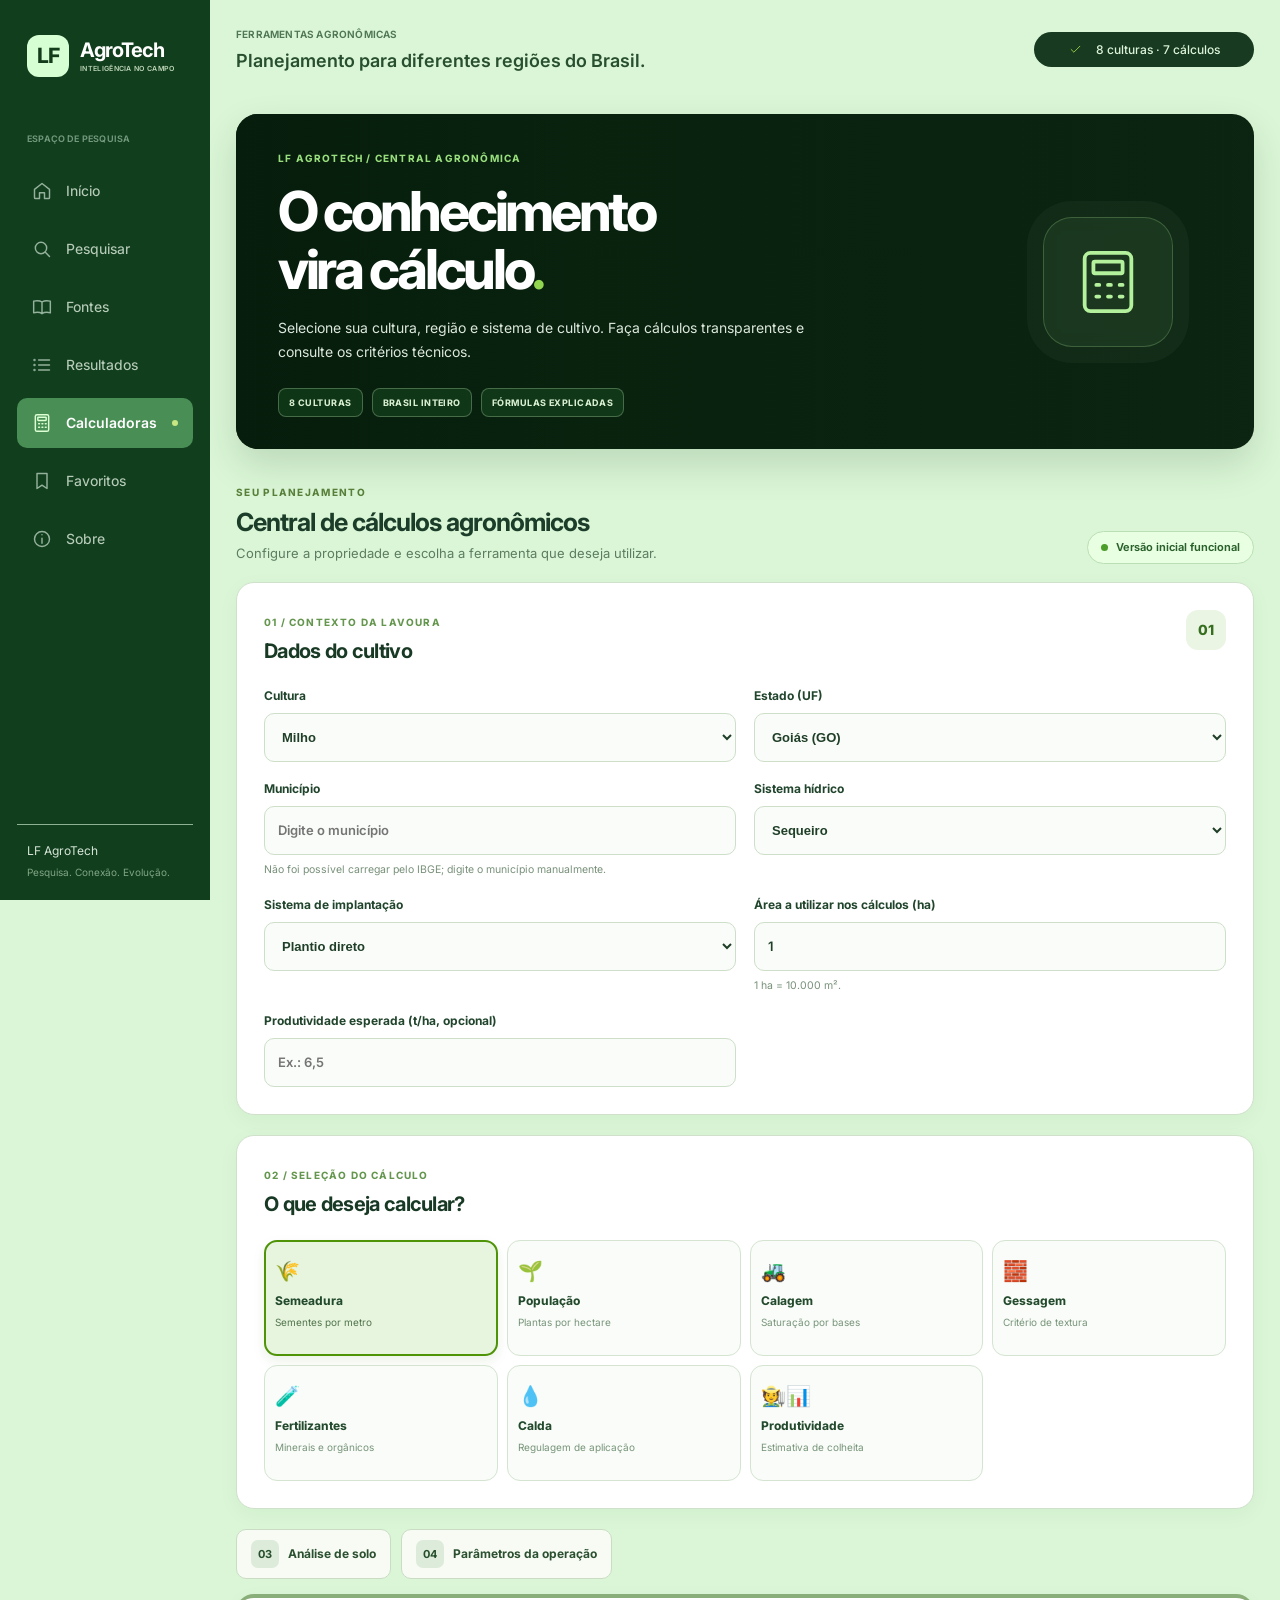
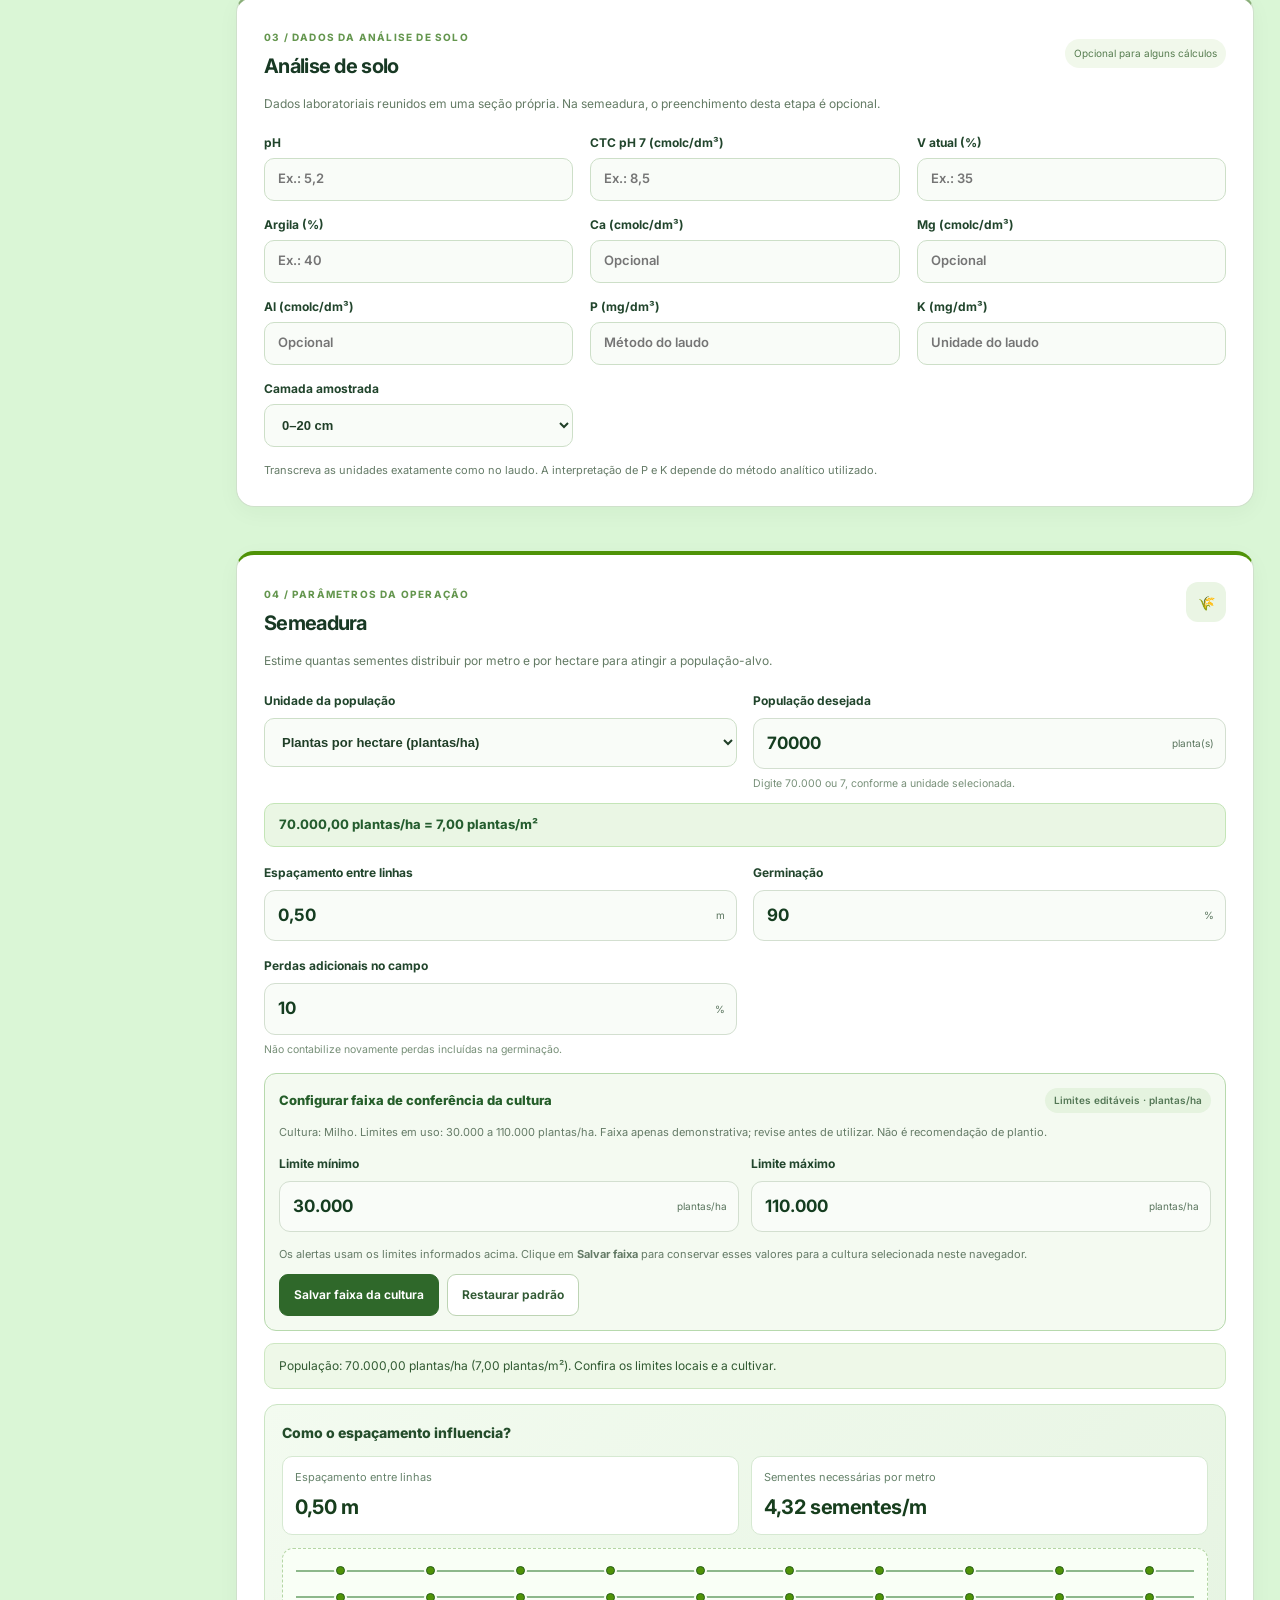
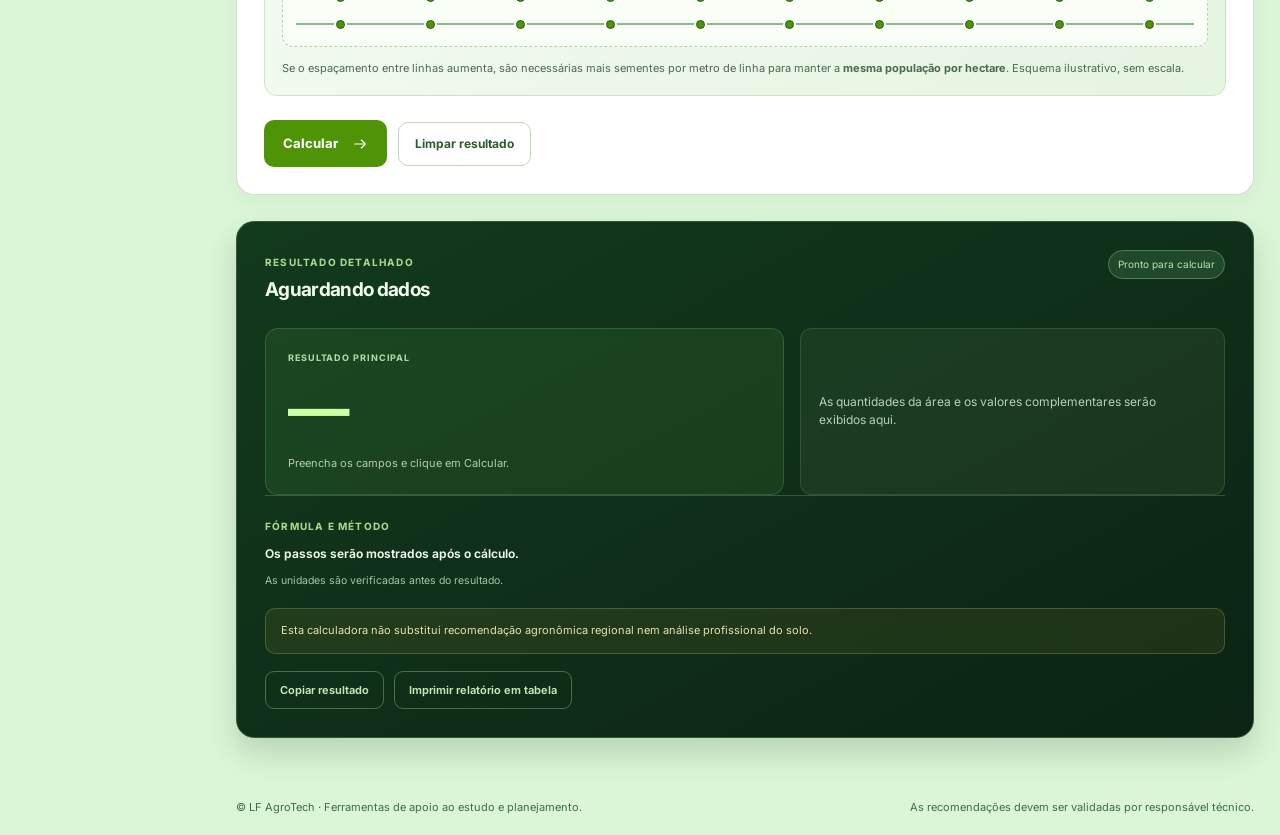
==== calculadoras.html @ 495d91e1 "Add files via upload" ====
<!doctype html>
<html lang="pt-BR">
<head>
<meta charset="utf-8"><meta name="viewport" content="width=device-width, initial-scale=1">
<meta name="theme-color" content="#0B1B0E"><meta name="description" content="Calculadoras agronômicas LF AgroTech: semeadura, população, calagem, gessagem, fertilizantes, pulverização e produtividade.">
<title>Central de Cálculos Agronômicos | LF AgroTech</title>
<link rel="preconnect" href="https://fonts.googleapis.com"><link rel="preconnect" href="https://fonts.gstatic.com" crossorigin>
<link href="https://fonts.googleapis.com/css2?family=Inter:wght@400;500;600;700;800&display=swap" rel="stylesheet">
<link rel="stylesheet" href="style.css"><link rel="stylesheet" href="calculadoras.css">
<script defer src="calculadoras.js"></script>
</head>
<body>
<svg aria-hidden="true" class="svg-library" xmlns="http://www.w3.org/2000/svg">
<symbol id="icon-house" viewBox="0 0 24 24"><path d="m3 10 9-7 9 7v10a1 1 0 0 1-1 1h-5v-7H9v7H4a1 1 0 0 1-1-1z"/></symbol>
<symbol id="icon-search" viewBox="0 0 24 24"><circle cx="10.8" cy="10.8" r="6.8"/><path d="m16 16 5 5"/></symbol>
<symbol id="icon-book" viewBox="0 0 24 24"><path d="M12 6c-3-2-6-2-10-1v14c4-1 7-1 10 1 3-2 6-2 10-1V5c-4-1-7-1-10 1zM12 6v14"/></symbol>
<symbol id="icon-list" viewBox="0 0 24 24"><path d="M8 6h13M8 12h13M8 18h13"/><circle cx="3" cy="6" r=".6"/><circle cx="3" cy="12" r=".6"/><circle cx="3" cy="18" r=".6"/></symbol>
<symbol id="icon-calculator" viewBox="0 0 24 24"><rect x="4" y="2" width="16" height="20" rx="2"/><rect x="7" y="5" width="10" height="4" rx=".5"/><path d="M8 13h1M12 13h1M16 13h1M8 17h1M12 17h1M16 17h1"/></symbol>
<symbol id="icon-bookmark" viewBox="0 0 24 24"><path d="M6 3h12v18l-6-4-6 4z"/></symbol>
<symbol id="icon-info" viewBox="0 0 24 24"><circle cx="12" cy="12" r="9"/><path d="M12 11v6M12 7h.01"/></symbol>
<symbol id="icon-check" viewBox="0 0 24 24"><path d="m4 12 5 5L20 6"/></symbol>
<symbol id="icon-arrow-right" viewBox="0 0 24 24"><path d="M4 12h16m-6-6 6 6-6 6"/></symbol>
<symbol id="icon-menu" viewBox="0 0 24 24"><path d="M4 6h16M4 12h16M4 18h16"/></symbol>
</svg>
<button class="mobile-menu-button" type="button" id="mobileMenuToggle" aria-label="Abrir menu" aria-expanded="false" aria-controls="sidebar"><svg class="icon"><use href="#icon-menu"></use></svg></button>
<div id="sidebarBackdrop" class="sidebar-backdrop" hidden></div>
<aside class="sidebar" id="sidebar" aria-label="Menu da LF AgroTech">
<a class="brand" href="index.html#inicio"><span class="brand-mark">LF</span><span class="brand-name-wrap"><strong class="brand-name">AgroTech</strong><small>INTELIGÊNCIA NO CAMPO</small></span></a>
<div class="sidebar-navigation"><p class="sidebar-eyebrow">ESPAÇO DE PESQUISA</p><nav class="nav-links" aria-label="Navegação principal">
<a class="nav-link" href="index.html#inicio"><svg class="icon"><use href="#icon-house"></use></svg><span>Início</span></a>
<a class="nav-link" href="index.html#pesquisa"><svg class="icon"><use href="#icon-search"></use></svg><span>Pesquisar</span></a>
<a class="nav-link" href="index.html#fontes"><svg class="icon"><use href="#icon-book"></use></svg><span>Fontes</span></a>
<a class="nav-link" href="index.html#resultados"><svg class="icon"><use href="#icon-list"></use></svg><span>Resultados</span></a>
<a class="nav-link is-active" href="calculadoras.html" aria-current="page"><svg class="icon"><use href="#icon-calculator"></use></svg><span>Calculadoras</span><span class="nav-status-dot" aria-hidden="true"></span></a>
<a class="nav-link" href="index.html#favoritos"><svg class="icon"><use href="#icon-bookmark"></use></svg><span>Favoritos</span></a>
<a class="nav-link" href="index.html#sobre"><svg class="icon"><use href="#icon-info"></use></svg><span>Sobre</span></a>
</nav></div><div class="sidebar-bottom"><div class="sidebar-message"><span class="sidebar-message-tag">DA CIÊNCIA À PRÁTICA</span><strong>Calcule com clareza.<br>Decida com fundamento.</strong><p>Oito culturas, diversas operações e fórmulas explicadas.</p></div><div class="sidebar-footer"><span>LF AgroTech</span><small>Pesquisa. Conexão. Evolução.</small></div></div>
</aside>
<div class="page-shell" id="inicio"><header class="top-header"><div class="top-heading"><span>FERRAMENTAS AGRONÔMICAS</span><p>Planejamento para diferentes regiões do Brasil.</p></div><div class="source-count"><svg class="icon"><use href="#icon-check"></use></svg> 8 culturas · 7 cálculos</div></header>
<main class="calc-main">
<section class="calc-hero" aria-labelledby="calcTitle"><div class="calc-hero-content"><span class="calc-kicker">LF AGROTECH / CENTRAL AGRONÔMICA</span><h1 id="calcTitle">O conhecimento<br>vira cálculo<span class="dot">.</span></h1><p>Selecione sua cultura, região e sistema de cultivo. Faça cálculos transparentes e consulte os critérios técnicos.</p><div class="calc-hero-tags"><span>8 CULTURAS</span><span>BRASIL INTEIRO</span><span>FÓRMULAS EXPLICADAS</span></div></div><div class="calc-hero-mark" aria-hidden="true"><svg class="icon"><use href="#icon-calculator"></use></svg></div></section>
<div class="calc-section-heading"><div><span class="section-kicker">SEU PLANEJAMENTO</span><h2>Central de cálculos agronômicos</h2><p>Configure a propriedade e escolha a ferramenta que deseja utilizar.</p></div><span class="calc-stage">Versão inicial funcional</span></div>
<form id="agroForm" novalidate>
<section class="work-panel profile-panel" aria-labelledby="profileTitle"><div class="panel-head"><div><span class="mini-caption">01 / CONTEXTO DA LAVOURA</span><h3 id="profileTitle">Dados do cultivo</h3></div><span class="round-icon">01</span></div>
<div class="field-grid three-cols">
<div class="calc-field"><label for="crop">Cultura</label><select id="crop" name="crop"><option value="milho">Milho</option><option value="soja">Soja</option><option value="trigo">Trigo</option><option value="arroz">Arroz</option><option value="sorgo">Sorgo</option><option value="girassol">Girassol</option><option value="feijao">Feijão</option><option value="cana">Cana-de-açúcar</option></select></div>
<div class="calc-field"><label for="uf">Estado (UF)</label><select id="uf" name="uf" required></select></div>
<div class="calc-field"><label for="city">Município</label><select id="city" name="city"><option value="">Selecione o estado</option></select><input id="cityManual" name="cityManual" type="text" placeholder="Digite o município" maxlength="100" hidden><small id="cityMessage">Municípios via API pública do IBGE.</small></div>
<div class="calc-field"><label for="water">Sistema hídrico</label><select id="water" name="water"><option value="sequeiro">Sequeiro</option><option value="irrigado">Irrigado</option></select></div>
<div class="calc-field"><label for="planting">Sistema de implantação</label><select id="planting" name="planting"><option value="direto">Plantio direto</option><option value="convencional">Plantio convencional</option><option value="minimo">Cultivo mínimo</option><option value="transplantio">Transplantio / mudas</option><option value="outro">Outro / conforme a cultura</option></select></div>
<div class="calc-field"><label for="area">Área a utilizar nos cálculos (ha)</label><input type="text" id="area" inputmode="decimal" value="1" placeholder="Ex.: 12,5"><small>1 ha = 10.000 m².</small></div>
<div class="calc-field" id="waterDetail" hidden><label for="irrigation">Método de irrigação</label><select id="irrigation"><option value="aspersao">Aspersão</option><option value="pivo">Pivô central</option><option value="gotejamento">Gotejamento</option><option value="micro">Microaspersão</option><option value="sulco">Sulcos</option><option value="outro">Outro</option></select></div>
<div class="calc-field"><label for="yieldGoal">Produtividade esperada (t/ha, opcional)</label><input id="yieldGoal" type="text" inputmode="decimal" placeholder="Ex.: 6,5"></div>
</div></section>
<section class="work-panel" aria-labelledby="chooseTitle"><div class="panel-head"><div><span class="mini-caption">02 / SELEÇÃO DO CÁLCULO</span><h3 id="chooseTitle">O que deseja calcular?</h3></div></div>

<div class="tool-grid" role="group" aria-label="Cálculos disponíveis">
<button type="button" class="tool-btn is-active" data-tool="semeadura" aria-pressed="true"><span class="tool-emoji">🌾</span><span>Semeadura</span><small>Sementes por metro</small></button>
<button type="button" class="tool-btn" data-tool="populacao" aria-pressed="false"><span class="tool-emoji">🌱</span><span>População</span><small>Plantas por hectare</small></button>
<button type="button" class="tool-btn" data-tool="calagem" aria-pressed="false"><span class="tool-emoji">🚜</span><span>Calagem</span><small>Saturação por bases</small></button>
<button type="button" class="tool-btn" data-tool="gessagem" aria-pressed="false"><span class="tool-emoji">🧱</span><span>Gessagem</span><small>Critério de textura</small></button>
<button type="button" class="tool-btn" data-tool="fertilizante" aria-pressed="false"><span class="tool-emoji">🧪</span><span>Fertilizantes</span><small>Minerais e orgânicos</small></button>
<button type="button" class="tool-btn" data-tool="pulverizacao" aria-pressed="false"><span class="tool-emoji">💧</span><span>Calda</span><small>Regulagem de aplicação</small></button>
<button type="button" class="tool-btn" data-tool="produtividade" aria-pressed="false"><span class="tool-emoji">🧑‍🌾📊</span><span>Produtividade</span><small>Estimativa de colheita</small></button>
</div></section>
<nav class="workspace-jump" aria-label="Ir para uma etapa do cálculo">
  <a href="#dados-solo"><strong>03</strong><span>Análise de solo</span></a>
  <a href="#parametros-operacao"><strong>04</strong><span>Parâmetros da operação</span></a>
</nav>
<div class="workspace-grid">
<section class="work-panel soil-panel" id="dados-solo" aria-labelledby="soilTitle"><div class="panel-head"><div><span class="mini-caption">03 / DADOS DA ANÁLISE DE SOLO</span><h3 id="soilTitle">Análise de solo</h3></div><span class="optional-label">Opcional para alguns cálculos</span></div>
<p class="workspace-section-intro">Dados laboratoriais reunidos em uma seção própria. Na semeadura, o preenchimento desta etapa é opcional.</p>
<div id="soilManual" class="soil-content"><div class="field-grid soil-fields">
<div class="calc-field"><label for="soilPH">pH</label><input id="soilPH" type="text" inputmode="decimal" placeholder="Ex.: 5,2"></div>
<div class="calc-field"><label for="soilCTC">CTC pH 7 (cmolc/dm³)</label><input id="soilCTC" type="text" inputmode="decimal" placeholder="Ex.: 8,5"></div>
<div class="calc-field"><label for="soilV">V atual (%)</label><input id="soilV" type="text" inputmode="decimal" placeholder="Ex.: 35"></div>
<div class="calc-field"><label for="soilClay">Argila (%)</label><input id="soilClay" type="text" inputmode="decimal" placeholder="Ex.: 40"></div>
<div class="calc-field"><label for="soilCa">Ca (cmolc/dm³)</label><input id="soilCa" type="text" inputmode="decimal" placeholder="Opcional"></div>
<div class="calc-field"><label for="soilMg">Mg (cmolc/dm³)</label><input id="soilMg" type="text" inputmode="decimal" placeholder="Opcional"></div>
<div class="calc-field"><label for="soilAl">Al (cmolc/dm³)</label><input id="soilAl" type="text" inputmode="decimal" placeholder="Opcional"></div>
<div class="calc-field"><label for="soilP">P (mg/dm³)</label><input id="soilP" type="text" inputmode="decimal" placeholder="Método do laudo"></div>
<div class="calc-field"><label for="soilK">K (mg/dm³)</label><input id="soilK" type="text" inputmode="decimal" placeholder="Unidade do laudo"></div>
<div class="calc-field"><label for="soilDepth">Camada amostrada</label><select id="soilDepth"><option value="0-20">0–20 cm</option><option value="20-40">20–40 cm</option><option value="outro">Outra</option></select></div>
</div><p class="inline-hint">Transcreva as unidades exatamente como no laudo. A interpretação de P e K depende do método analítico utilizado.</p></div>
</section>
<section class="work-panel operation-panel" id="parametros-operacao" aria-labelledby="operationTitle"><div class="panel-head"><div><span class="mini-caption">04 / PARÂMETROS DA OPERAÇÃO</span><h3 id="operationTitle">Semeadura</h3></div><span class="round-icon" id="operationIcon">🌾</span></div><p id="operationSubtitle" class="section-description">Informe população, espaçamento, germinação e perdas adicionais.</p><div id="operationFields" class="field-grid"></div><div class="actions-row"><button class="calc-primary-btn" type="submit" id="calculateBtn">Calcular <svg class="icon"><use href="#icon-arrow-right"></use></svg></button><button class="calc-secondary-btn" type="button" id="clearResult">Limpar resultado</button></div><div id="formError" class="calc-error" role="alert" hidden></div></section>
</div>
<section class="calc-output-panel result-panel" id="resultado-calculo" aria-labelledby="outputTitle"><div class="calc-panel-top"><div><span class="mini-caption">RESULTADO DETALHADO</span><h3 id="outputTitle">Aguardando dados</h3></div><span class="result-state" id="resultState">Pronto para calcular</span></div><div class="result-grid"><div class="main-metric"><span class="metric-eyebrow" id="mainMetricLabel">RESULTADO PRINCIPAL</span><div class="main-metric-amount"><strong id="mainMetric">—</strong><span id="mainUnit"></span></div><p id="metricHint">Preencha os campos e clique em Calcular.</p></div><div class="result-breakdown" id="resultBreakdown"><span>As quantidades da área e os valores complementares serão exibidos aqui.</span></div></div><div class="formula-card"><span class="mini-caption">FÓRMULA E MÉTODO</span><p id="formulaText">Os passos serão mostrados após o cálculo.</p><small id="formulaDetail">As unidades são verificadas antes do resultado.</small></div><div id="resultWarning" class="result-warning">Esta calculadora não substitui recomendação agronômica regional nem análise profissional do solo.</div><div class="result-bottom"><button class="copy-btn" type="button" id="copyResult">Copiar resultado</button><button class="copy-btn" type="button" id="printResult">Imprimir relatório em tabela</button><span id="copyStatus" role="status"></span></div></section>

</main><footer class="site-footer"><span>© LF AgroTech · Ferramentas de apoio ao estudo e planejamento.</span><span>As recomendações devem ser validadas por responsável técnico.</span></footer></div>

<!-- Relatório independente: aparece apenas na impressão ou em Salvar como PDF do navegador. -->
<section class="print-report" id="printReport" aria-label="Relatório de cálculo agronômico para impressão">
  <div class="print-report-header"><div><strong class="print-logo">LF <span>AgroTech</span></strong><p>CENTRAL DE CÁLCULOS AGRONÔMICOS</p></div><div class="print-report-heading"><h1 id="printReportTitle">Relatório de cálculo</h1><p id="printReportDate"></p></div></div>
  <div class="print-report-accent"></div>
  <h2>1. Identificação da operação</h2>
  <table class="print-table"><thead><tr><th scope="col">Informação</th><th scope="col">Dados informados</th></tr></thead><tbody id="printContextRows"></tbody></table>
  <h2>2. Parâmetros utilizados</h2>
  <table class="print-table"><thead><tr><th scope="col">Parâmetro</th><th scope="col">Valor</th></tr></thead><tbody id="printParameterRows"></tbody></table>
  <h2>3. Resultados do cálculo</h2>
  <table class="print-table print-results-table"><thead><tr><th scope="col">Indicador</th><th scope="col">Resultado</th></tr></thead><tbody id="printResultRows"></tbody></table>
  <h2>4. Fórmula e observações</h2>
  <table class="print-table"><tbody><tr><th scope="row">Fórmula aplicada</th><td id="printFormula"></td></tr><tr><th scope="row">Método</th><td id="printMethod"></td></tr><tr><th scope="row">Conferência técnica</th><td id="printWarning"></td></tr></tbody></table>
  <p class="print-report-footer">LF AgroTech · Cálculos matemáticos para planejamento. As faixas de conferência são alertas configuráveis, não recomendações universais de plantio.</p>
</section>
</body></html>
---- style.css ----
/* LF AgroTech — Reprodução da interface fornecida no Figma.
   CSS em arquivo separado, com ajustes para desktop e celular. */
:root {
  --page: #daf6d6;
  --sidebar: #113e1d;
  --sidebar-active: #498e55;
  --dark: #1b3d29;
  --darkest: #0b1b0e;
  --lime: #4f9307;
  --muted: #718271;
  --white: #ffffff;
  --sidebar-width: 252px;
  --content-gutter: 32px;
  --content-right-gutter: 32px;
}
*, *::before, *::after { box-sizing: border-box; }
html { scroll-behavior: smooth; scroll-padding-top: 24px; }
body { margin: 0; background: var(--page); color: var(--dark); font: 400 14px/1.5 "Inter", "Segoe UI", Arial, sans-serif; -webkit-font-smoothing: antialiased; }
a { color: inherit; }
button,input { font: inherit; }
button { cursor: pointer; }
button:focus-visible, a:focus-visible, input:focus-visible { outline: 3px solid #9df172; outline-offset: 3px; }
img { max-width: 100%; display: block; }
[hidden] { display: none !important; }
.svg-library,.sr-only { position: absolute; width: 1px; height: 1px; padding: 0; margin: -1px; overflow: hidden; clip: rect(0, 0, 0, 0); white-space: nowrap; border: 0; }
.icon { display: inline-block; width: 21px; height: 21px; stroke: currentColor; fill: none; stroke-width: 1.75; stroke-linecap: round; stroke-linejoin: round; flex-shrink: 0; }

/* Painel esquerdo — posição e medidas do Figma. */
.sidebar { position: fixed; inset: 0 auto 0 0; width: var(--sidebar-width); padding: 35px 17px 20px; background: var(--sidebar); color: #d6e5d7; display: flex; flex-direction: column; z-index: 50; }
.brand { margin: 0 10px; display: inline-flex; align-items: center; align-self: start; text-decoration: none; gap: 11px; }
.brand-mark { width: 42px; height: 42px; display: grid; place-items: center; background: #d6ffd3; border-radius: 12px; color: #133c1a; font-size: 21px; font-weight: 750; letter-spacing: -.07em; }
.brand-name-wrap { display: flex; flex-direction: column; line-height: 1.03; }
.brand-name { font-size: 22px; font-weight: 700; color: white; letter-spacing: -.05em; }
.brand-name-wrap small { margin-top: 4px; font-size: 7px; letter-spacing: .045em; font-weight: 600; color: #bfd6ba; }
.sidebar-navigation { margin-top: 55px; }
.sidebar-eyebrow { margin: 0 10px 20px; font-size: 9px; font-weight: 650; color: #73987d; letter-spacing: .02em; }
.nav-links { display: flex; flex-direction: column; gap: 8px; }
.nav-link { position: relative; width: 100%; min-height: 50px; padding: 0 15px; gap: 14px; border-radius: 10px; text-decoration: none; display: flex; align-items: center; font-size: 14px; font-weight: 450; color: #b7ccb9; transition: background .16s,color .16s; }
.nav-link .icon { width: 20px; height: 20px; color: #94b19b; }
.nav-link.is-active { color: white; font-weight: 600; background: var(--sidebar-active); }
.nav-link.is-active .icon { color: #dcffd4; }
.nav-link:hover:not(.is-active) { background: rgba(255,255,255,.09); color: white; }
.nav-status-dot { width: 6px; height: 6px; border-radius: 50%; background: #c8e782; margin-left: auto; }
.sidebar-bottom { margin-top: auto; display: flex; flex-direction: column; gap: 0; min-height: 618px; justify-content: space-between; }
.sidebar-message { min-height: 178px; background: #d6ffd3; color: #214a2a; border-radius: 14px; padding: 22px 15px 20px; margin: 0 4px; }
.sidebar-message-tag { display: block; color: #193f20; font-weight: 700; font-size: 9px; margin-bottom: 17px; }
.sidebar-message strong { font-weight: 650; font-size: 17px; line-height: 1.4; letter-spacing: -.02em; }
.sidebar-message p { margin: 16px 0 0; font-size: 11px; line-height: 1.55; }
.sidebar-footer { border-top: 1px solid #8cb292; padding: 17px 10px 0; display: flex; flex-direction: column; gap: 5px; font-size: 12px; }
.sidebar-footer small { color: #80a585; font-size: 10px; }
.mobile-menu-button, .sidebar-backdrop { display: none; }

/* Área principal. */
.page-shell { margin-left: var(--sidebar-width); padding: 27px var(--content-right-gutter) 0 var(--content-gutter); min-height: 100vh; }
.top-header { height: 87px; display: flex; justify-content: space-between; align-items: start; gap: 20px; }
.top-heading > span { display: block; font-size: 10px; font-weight: 650; color: #507754; letter-spacing: .02em; }
.top-heading > p { margin: 5px 0 0; font-weight: 600; color: #284f2f; font-size: 18px; }
.source-count { margin-top: 5px; min-width: 220px; height: 35px; background: #173a20; color: #ddf4d9; border-radius: 40px; display: inline-flex; justify-content: center; align-items: center; gap: 14px; padding: 0 24px; font-size: 12px; font-weight: 500; }
.source-count .icon { width: 13px; height: 13px; color: #9ccd46; }

/* Abertura com a fotografia original extraída do PDF. */
.hero { position: relative; min-height: 520px; border-radius: 23px; overflow: hidden; background: #09200d url('img/hero.jpg') center 54% / cover no-repeat; isolation: isolate; color: #fff; }
.hero::before { position: absolute; content: ''; z-index: -1; inset: 0; background: linear-gradient(90deg,rgba(3,17,7,.84),rgba(5,24,9,.66) 28%,rgba(5,24,9,.38) 57%,rgba(3,18,6,.15) 100%),linear-gradient(0deg,rgba(3,15,3,.67) 0%,rgba(3,15,3,.28) 45%,transparent 83%); }
.hero-inner { min-height: 520px; display: flex; flex-direction: column; justify-content: space-between; padding: 32px 35px 22px; }
.hero-copy { margin-top: 0; }
.hero-kicker { display: inline-flex; align-items: center; justify-content: center; min-width: 248px; height: 29px; border: 1px solid rgba(166,231,150,.3); background: rgba(8,45,18,.36); border-radius: 25px; font-weight: 600; font-size: 9px; color: #d0efcf; }
.hero h1 { max-width: 750px; font-size: clamp(34px,2.85vw,42px); line-height: 1.195; letter-spacing: -.044em; font-weight: 700; margin: 22px 0 20px; text-wrap: balance; }
.hero-copy > p { margin: 0; color: #e1e9dd; line-height: 1.6; font-size: 15px; font-weight: 400; }
.hero-actions { max-width: 100%; }
.search-form { background: rgba(8,60,20,.92); border: 1px solid rgba(164,223,148,.55); border-radius: 13px; padding: 10px 10px 10px 24px; height: 72px; display: flex; align-items: center; gap: 14px; box-shadow: 0 10px 32px rgba(0,10,5,.24); }
.search-icon { width: 22px; height: 22px; color: #c8e5c4; }
.search-form input { width: 100%; min-width: 0; border: 0; outline: none; background: transparent; color: white; font-size: 17px; flex: 1; padding: 12px 0; }
.search-form input::placeholder { color: #d3e7d0; opacity: 1; }
.search-form input::-webkit-search-cancel-button { cursor: pointer; filter: brightness(0) invert(1); }
.search-submit { border: 0; flex-shrink: 0; min-width: 276px; height: 54px; border-radius: 12px; padding: 0 20px 0 24px; display: inline-flex; justify-content: space-between; align-items: center; gap: 20px; color: #fff; font-size: 15px; font-weight: 700; background: var(--lime); transition: background .2s, transform .2s; }
.search-submit:hover { background: #60a70e; transform: translateY(-1px); }
.search-submit .icon { width: 18px; height: 18px; }
.source-filter-row { margin-top: 17px; display: flex; align-items: center; gap: 28px; }
.filter-label { color: #bad0b8; font-size: 9px; font-weight: 700; white-space: nowrap; }
.source-filters { display: flex; align-items: center; flex-wrap: wrap; gap: 9px; }
.source-pill { min-width: 93px; min-height: 37px; border-radius: 28px; border: 1px solid rgba(231,252,225,.73); background: rgba(3,24,9,.18); color: #ecf6eb; font-size: 12px; font-weight: 500; padding: 0 18px; transition: background .2s,color .2s; }
.source-pill:first-child { min-width: 146px; }
.source-pill:hover { background: rgba(255,255,255,.16); }
.source-pill.is-selected { background: #eafbe2; color: #2a472c; border-color: #eafbe2; }
.hero-footnote { color: #bbcfb9; font-size: 11px; margin: 18px 0 0 2px; }

/* Seção de resultados: aparece quando o usuário pesquisa. */
.results-panel,.favorites-panel { margin: 37px 0 0; background: rgba(255,255,255,.92); border: 1px solid rgba(44,92,45,.13); box-shadow: 0 10px 30px rgba(10,54,14,.07); border-radius: 17px; padding: 30px 32px; }
.results-panel h2,.favorites-panel h2 { margin: 6px 0; font-size: 26px; }
.section-kicker { font-size: 10px; letter-spacing: .13em; font-weight: 750; color: #59813b; }
.results-heading { margin-bottom: 12px !important; }
.results-panel .section-top p,.favorites-panel .section-top p { margin: 8px 0; font-size: 13px; color: #6f7d6e; }
.save-query { display: inline-flex; align-items: center; border-radius: 9px; background: #e7f6e4; color: #1d5126; border: 1px solid #c9dfc8; padding: 10px 14px; gap: 8px; font-size: 12px; font-weight: 650; }
.save-query .icon { width: 16px; height: 16px; }
.save-query.saved { background: #d0eec6; }
.search-status { font-size: 12px; color: #6b7f66; min-height: 20px; margin: 8px 0 10px; }
.google-results { min-height: 90px; overflow-wrap: anywhere; }
.search-alternatives { padding: 13px 14px; border-radius: 9px; background: #ebf7e8; color: #496849; font-size: 12px; line-height: 1.6; }
.search-alternatives a { color: #19521a; font-weight: 650; }
.favorites-list { display: grid; gap: 10px; }
.favorite-row { display: flex; align-items: center; justify-content: space-between; gap: 20px; padding: 12px 16px; border: 1px solid #d6e6d3; border-radius: 10px; }
.favorite-row button { border: 0; background: transparent; color: #1a4a25; font-weight: 600; }
.favorite-remove { color: #8c3b30 !important; }
.favorite-empty { color: #6e806d; font-size: 13px; }

/* Cartões originais das quatro fontes. */
.sources-section { margin-top: 33px; }
.section-top { display: flex; align-items: flex-start; justify-content: space-between; gap: 24px; margin-bottom: 19px; }
.section-top h2 { margin: 0 0 6px; color: #20442b; font-size: 23px; line-height: 1.3; font-weight: 700; letter-spacing: -.035em; }
.section-top p { color: #6c856c; margin: 0; font-size: 13px; line-height: 1.5; }
.section-right { font-size: 9px; font-weight: 700; color: #69853e; margin-top: 11px; white-space: nowrap; }
.source-cards { display: grid; grid-template-columns: repeat(4,minmax(0,1fr)); gap: 16px; }
.source-card { background: var(--white); border: 1px solid #e4eee0; border-radius: 15px; overflow: hidden; min-width: 0; box-shadow: 0 3px 8px rgba(27,65,30,.06); transition: transform .2s, box-shadow .2s; }
.source-card:hover { transform: translateY(-4px); box-shadow: 0 12px 22px rgba(27,65,30,.13); }
.source-image { position: relative; height: 142px; overflow: hidden; background: #759876; }
.source-image img { width: 100%; height: 100%; object-fit: cover; object-position: center; }
.image-category { position: absolute; bottom: 11px; left: 13px; right: 18px; max-width: 235px; min-height: 23px; padding: 5px 8px 4px; background: rgba(7,38,14,.76); color: #f6fff1; border-radius: 5px; font-weight: 650; font-size: 8px; letter-spacing: .005em; white-space: nowrap; }
.source-info { padding: 17px 19px 0; }
.source-info h3 { font-size: 21px; margin: 0 0 8px; line-height: 1.2; letter-spacing: -.035em; font-weight: 700; color: #183d29; }
.source-info p { min-height: 48px; font-size: 13px; line-height: 1.5; color: #748470; margin: 0; }
.explore-link { padding: 12px 0 11px; width: 100%; margin-top: 17px; background: transparent; border: 0; border-top: 1px solid #e9eee8; color: #3f792d; display: flex; align-items: center; justify-content: space-between; font-size: 12px; font-weight: 650; text-align: left; }
.explore-link .icon { width: 18px; height: 18px; }
.explore-link:hover { color: #1b4916; }

/* Banner agrícola, com a fotografia original do Figma. */
.innovation-banner { position: relative; isolation: isolate; border-radius: 20px; min-height: 180px; margin-top: 28px; overflow: hidden; background: #102b15 url('img/inovacao.jpg') center 47% / cover no-repeat; color: white; }
.innovation-banner::before { position: absolute; content: ''; z-index: -1; inset: 0; background: linear-gradient(90deg,rgba(3,21,7,.94) 0%,rgba(8,28,8,.77) 37%,rgba(3,29,8,.06) 90%); }
.innovation-content { padding: 23px 33px 22px; }
.innovation-kicker { font-weight: 700; font-size: 10px; color: #d2f4c7; }
.innovation-banner h2 { margin: 10px 0 6px; color: #fff; font-size: 28px; line-height: 1.3; font-weight: 700; letter-spacing: -.035em; }
.innovation-banner p { font-size: 14px; color: #d8e1d5; margin: 0; }
.innovation-link { margin-top: 28px; display: inline-flex; align-items: center; text-decoration: none; gap: 14px; font-size: 12px; font-weight: 650; color: #f1fcec; }
.innovation-link .icon { width: 18px; height: 18px; }
.innovation-link:hover { text-decoration: underline; }
.site-footer { min-height: 57px; display: flex; justify-content: space-between; align-items: center; gap: 20px; font-size: 11px; color: #3f6e43; }

/* Menu compacto e cartões responsivos. */
@media (max-width: 1320px) {
  :root { --sidebar-width: 210px; --content-gutter: 26px; --content-right-gutter: 26px; }
  .brand-name { font-size: 20px; }
  .hero h1 { font-size: clamp(32px,3.05vw,40px); }
  .source-cards { gap: 17px; }
  .source-image { height: 125px; }
  .source-info { padding-left: 15px; padding-right: 15px; }
  .source-info h3 { font-size: 20px; }
  .source-info p { font-size: 12px; }
}
@media (max-width: 1020px) {
  :root { --sidebar-width: 215px; --content-gutter: 22px; --content-right-gutter: 22px; }
  .hero { min-height: 560px; }
  .hero-inner { min-height: 560px; padding: 36px 30px 21px; }
  .hero h1 { font-size: 36px; max-width: 620px; }
  .source-cards { grid-template-columns: repeat(2,minmax(0,1fr)); gap: 18px; }
  .source-image { height: 145px; }
  .source-info p { font-size: 13px; }
  .search-submit { min-width: 210px; }
  .desktop-break { display: none; }
  .sidebar-bottom { min-height: 410px; }
}
@media (max-width: 740px) {
  :root { --content-gutter: 16px; --content-right-gutter: 16px; }
  .page-shell { margin-left: 0; padding: 70px 16px 0; }
  .mobile-menu-button { display: grid; position: fixed; top: 18px; left: 16px; z-index: 80; width: 40px; height: 40px; place-items: center; border: 1px solid #bfdfbb; background: #f4fff0; color: #1d5126; border-radius: 10px; }
  .sidebar { width: min(300px,85vw); transform: translateX(-102%); transition: transform .25s ease; box-shadow: 18px 0 40px rgba(0,0,0,.2); padding-top: 76px; }
  .sidebar.is-open { transform: translateX(0); }
  .sidebar-backdrop:not([hidden]) { display: block; position: fixed; inset: 0; z-index: 45; background: rgba(3,18,5,.55); }
  .top-header { min-height: 66px; height: auto; align-items: center; margin-bottom: 18px; gap: 10px; }
  .top-heading > span { font-size: 8px; }
  .top-heading > p { font-size: 14px; }
  .source-count { min-width: 0; font-size: 10px; height: 30px; padding: 0 11px; gap: 6px; white-space: nowrap; }
  .hero,.hero-inner { min-height: 620px; }
  .hero { background-position: 57% center; }
  .hero::before { background: linear-gradient(90deg,rgba(3,16,6,.7),rgba(4,23,6,.3)),linear-gradient(0deg,rgba(3,15,3,.7),transparent 55%); }
  .hero-inner { padding: 26px 19px 22px; }
  .hero-kicker { min-width: 0; padding: 0 12px; font-size: 8px; }
  .hero h1 { font-size: clamp(29px, 8vw, 41px); line-height: 1.2; margin: 24px 0 20px; letter-spacing: -.035em; }
  .hero-copy > p { font-size: 13px; line-height: 1.65; }
  .search-form { min-height: 60px; height: auto; padding: 9px 10px 9px 12px; flex-wrap: wrap; gap: 5px 10px; }
  .search-form input { font-size: 13px; width: calc(100% - 42px); flex: 1; }
  .search-icon { width: 20px; height: 20px; }
  .search-submit { width: 100%; height: 45px; min-width: 0; justify-content: center; font-size: 13px; }
  .search-submit .icon { margin-left: auto; }
  .source-filter-row { display: block; margin-top: 14px; }
  .filter-label { display: block; margin-bottom: 8px; }
  .source-filters { gap: 7px; }
  .source-pill,.source-pill:first-child { min-width: 0; min-height: 32px; font-size: 10px; padding: 0 12px; }
  .hero-footnote { margin-top: 10px; font-size: 10px; }
  .sources-section { margin-top: 31px; }
  .section-top { margin-bottom: 20px; }
  .section-top h2 { font-size: 21px; }
  .section-top p { font-size: 12px; }
  .section-right { display: none; }
  .source-cards { grid-template-columns: repeat(2,minmax(0,1fr)); gap: 12px; }
  .source-image { height: 110px; }
  .source-info { padding: 12px 12px 0; }
  .source-info h3 { font-size: 18px; }
  .source-info p { font-size: 11px; min-height: 67px; }
  .source-info p br { display: none; }
  .explore-link { font-size: 11px; margin-top: 8px; }
  .image-category { left: 8px; right: 8px; bottom: 8px; font-size: 7px; padding: 5px 6px; }
  .innovation-banner { min-height: 245px; margin-top: 24px; }
  .innovation-content { padding: 24px 20px; }
  .innovation-banner h2 { font-size: 24px; }
  .innovation-banner p { font-size: 12px; }
  .innovation-link { margin-top: 34px; }
  .site-footer { padding: 16px 0; flex-direction: column; align-items: start; gap: 7px; font-size: 10px; }
  .results-panel,.favorites-panel { padding: 19px 16px; }
  .results-heading { flex-direction: column; }
}
@media (max-width: 385px) {
  .source-count { font-size: 0; min-width: 36px; }
  .source-count .icon { width: 18px; height: 18px; }
  .source-cards { grid-template-columns: 1fr; }
  .source-image { height: 145px; }
  .source-info p { min-height: 0; }
}
@media (prefers-reduced-motion: reduce) { html { scroll-behavior: auto; } *,*::before,*::after { animation-duration: .01ms !important; transition-duration: .01ms !important; } }

@media (max-height: 1100px) and (min-width: 1021px) { .sidebar-bottom { min-height: 370px; } }
@media (max-height: 930px) and (min-width: 741px) { .sidebar-message { display: none; } .sidebar-bottom { min-height: 0; } }
@media (max-width: 740px) {
  .sidebar { overflow-y: auto; }
  .sidebar-bottom { min-height: 0; margin-top: auto; padding-top: 32px; }
  .sidebar-message { display: none; }
}

/* Ajustes de acabamento: a fotografia é parte principal da identidade Figma. */
.hero { box-shadow: 0 14px 34px rgba(18,62,22,.10); }
.source-card { box-shadow: 0 5px 20px rgba(31,72,37,.08); }
.source-image img { object-position: center center; transition: transform .35s ease; }
.source-card:hover .source-image img { transform: scale(1.045); }
.source-info { min-height: 157px; display: flex; flex-direction: column; }
.source-info .explore-link { margin-top: auto; }
@media (max-width: 1320px) and (min-width: 1021px) {
  .hero,.hero-inner { min-height: 500px; }
  .hero-inner { padding: 26px 31px 20px; }
  .hero h1 { max-width: 650px; line-height: 1.16; }
  .hero-copy > p { font-size: 14px; }
  .search-form { height: 70px; }
  .search-submit { min-width: 236px; height: 52px; }
  .source-image { height: 120px; }
}
@media (max-width: 740px) {
  .hero, .hero-inner { min-height: 610px; }
  .hero-inner { padding: 28px 20px 23px; }
  .hero h1 { font-size: clamp(29px, 7.6vw, 39px); line-height: 1.19; }
  .source-info { min-height: 170px; }
  .source-image { height: 120px; }
}
@media (max-width: 385px) {
  .source-info { min-height: 130px; }
  .source-image { height: 170px; }
}

/* Integração do Google Programmable Search ao painel de resultados. */
.google-results .gsc-control-cse,
.google-results .gsc-control-wrapper-cse {
  padding: 0 !important;
  border: 0 !important;
  background: transparent !important;
  font-family: "Inter", "Segoe UI", sans-serif !important;
}
.google-results .gsc-webResult.gsc-result,
.google-results .gsc-results .gsc-imageResult {
  padding: 16px 8px !important;
  border-bottom: 1px solid #e0ebe0 !important;
  background: transparent !important;
}
.google-results .gs-title, .google-results .gs-title * {
  color: #214c2d !important;
  text-decoration: none !important;
}
.google-results .gs-title:hover, .google-results .gs-title:hover * {
  text-decoration: underline !important;
}
.google-results .gsc-url-top, .google-results .gs-visibleUrl {
  color: #4b7c49 !important;
}
.google-results .gsc-results .gsc-cursor-box .gsc-cursor-page {
  color: #326b2e !important;
}
---- calculadoras.css ----
/* LF AgroTech — calculadoras agronômicas. Complementa style.css. */
.calc-main{padding-bottom:16px}
.calc-hero{position:relative;overflow:hidden;isolation:isolate;min-height:322px;display:flex;align-items:center;border-radius:22px;background:#0c2613 url('img/hero.jpg') center 53%/cover no-repeat;color:#fff;box-shadow:0 16px 38px rgba(8,39,14,.14)}
.calc-hero:before{content:'';position:absolute;inset:0;z-index:-1;background:linear-gradient(90deg,rgba(6,28,12,.96) 0%,rgba(8,34,14,.9) 35%,rgba(8,30,13,.55) 65%,rgba(6,29,11,.15) 100%)}
.calc-hero-content{padding:32px 42px;position:relative;z-index:1;max-width:720px}
.calc-kicker,.mini-caption{letter-spacing:.12em;font-size:10px;font-weight:750;color:#99de7d}
.calc-hero h1{font-size:clamp(38px,4.3vw,62px);line-height:1.06;letter-spacing:-.06em;margin:15px 0 17px;font-weight:750}
.calc-hero h1 .dot{color:#91d64e}.calc-hero p{max-width:530px;color:#dce8dc;line-height:1.75;font-size:14px;margin:0}
.calc-hero-tags{display:flex;flex-wrap:wrap;gap:9px;margin-top:23px}.calc-hero-tags span{display:inline-flex;border:1px solid rgba(198,233,182,.3);border-radius:8px;padding:7px 10px;background:rgba(27,80,37,.48);color:#d7edcf;font-size:9px;font-weight:750;letter-spacing:.05em}
.calc-hero-mark{position:absolute;right:8%;top:50%;transform:translateY(-50%);width:130px;height:130px;border-radius:29px;background:rgba(174,235,152,.1);border:1px solid rgba(174,235,152,.24);backdrop-filter:blur(7px);display:grid;place-items:center;color:#b4f19c;box-shadow:0 0 0 16px rgba(207,250,198,.04)}.calc-hero-mark .icon{height:70px;width:70px;stroke-width:1.3}
.calc-section-heading{display:flex;justify-content:space-between;align-items:end;gap:20px;margin:31px 0 18px}.calc-section-heading h2{font-size:25px;letter-spacing:-.04em;line-height:1.25;margin:6px 0}.calc-section-heading p{margin:0;color:#5c7d61;font-size:13px}.calc-stage{display:inline-flex;align-items:center;border:1px solid #badfb4;border-radius:100px;background:#e8ffe2;color:#2a612b;font-size:11px;font-weight:650;padding:7px 13px;white-space:nowrap}.calc-stage:before{content:'';width:7px;height:7px;border-radius:50%;background:#4c9d29;margin-right:8px}
.calc-layout{display:grid;grid-template-columns:minmax(0,1.1fr) minmax(310px,.9fr);gap:20px;align-items:stretch}.calc-input-panel,.calc-output-panel{background:#fff;border:1px solid #cfe5ca;box-shadow:0 8px 22px rgba(11,53,21,.055);border-radius:17px;padding:26px;min-width:0}
.calc-panel-top{display:flex;justify-content:space-between;gap:20px;align-items:start;margin-bottom:25px}.calc-panel-top h3{font-size:19px;letter-spacing:-.035em;margin:7px 0 0;line-height:1.3}.calc-panel-top .mini-caption{color:#5d9446}.calc-panel-icon{display:grid;place-items:center;width:42px;height:42px;border-radius:12px;background:#e9f7e7;color:#387e27}
.field-grid{display:grid;grid-template-columns:repeat(2,minmax(0,1fr));gap:21px 16px}.calc-field label{display:block;font-size:12px;font-weight:700;color:#21452c;margin-bottom:8px}.field-wrap{display:flex;align-items:center;gap:7px;border:1px solid #d3dfd0;border-radius:11px;background:#f9fcf8;min-height:49px;transition:border-color .15s}.field-wrap:focus-within{border-color:#4f9307;box-shadow:0 0 0 3px rgba(79,147,7,.11)}.field-wrap input{min-width:0;flex:1;width:100%;padding:12px 4px 12px 13px;background:transparent;border:none;outline:none;font-size:17px;font-weight:700;color:#153d20}.field-wrap input:focus-visible{outline:none}.field-unit{padding:0 11px 0 2px;font-size:10px;white-space:nowrap;color:#59745d}.calc-field small{display:block;margin-top:7px;font-size:10.5px;line-height:1.55;color:#789079}.calc-error{margin:15px 0 0;padding:10px 13px;background:#fff0ee;color:#9a332c;border:1px solid #ffc6be;border-radius:8px;font-size:12px}
.calc-actions{display:flex;gap:10px;flex-wrap:wrap;margin-top:26px}.calc-primary-btn{border:0;background:#4f9307;color:#fff;display:inline-flex;align-items:center;justify-content:center;gap:14px;padding:14px 19px;border-radius:10px;font-size:13px;font-weight:750;transition:background .16s}.calc-primary-btn:hover{background:#407c04}.calc-primary-btn .icon{width:16px;height:16px}.calc-secondary-btn{border:1px solid #bfd9b8;background:#fff;color:#2d5d2e;padding:12px 16px;border-radius:10px;font-size:12px;font-weight:700}.calc-secondary-btn:hover{background:#f2faed}.calc-info-strip{margin-top:24px;padding:15px;display:flex;align-items:flex-start;gap:10px;border-radius:12px;background:#eff8eb;color:#567259}.calc-info-strip .icon{width:17px;height:17px;margin-top:2px;flex-shrink:0}.calc-info-strip p{margin:0;font-size:11px;line-height:1.6}
.calc-output-panel{background:linear-gradient(152deg,#123a1d 0%,#0b2413 100%);border:1px solid #345a37;color:white;box-shadow:0 15px 30px rgba(10,36,16,.16)}.calc-output-panel .mini-caption{color:#a7d68e}.calc-output-panel .calc-panel-top h3{color:#f3fff1}.result-state{border:1px solid #4c8152;border-radius:20px;color:#b6e8a9;font-size:10px;white-space:nowrap;padding:6px 9px;background:#21482a}.main-metric{background:rgba(117,200,77,.1);border:1px solid rgba(164,232,137,.18);padding:22px;border-radius:13px}.metric-eyebrow{display:block;color:#acd7a4;letter-spacing:.1em;font-size:9px;font-weight:750}.main-metric-amount{display:flex;align-items:baseline;flex-wrap:wrap;gap:12px;margin-top:8px}.main-metric strong{font-size:clamp(36px,4.8vw,62px);letter-spacing:-.06em;line-height:1.15;color:#cbffa8}.main-metric-amount>span{font-size:13px;font-weight:600;color:#dcead6}.main-metric>p{color:#b5cbb6;margin:12px 0 0;font-size:11px}.secondary-metrics{display:grid;grid-template-columns:repeat(2,minmax(0,1fr));gap:12px;margin:15px 0}.secondary-metrics>div{background:rgba(255,255,255,.065);border:1px solid rgba(187,230,179,.16);border-radius:11px;padding:14px 15px}.secondary-metrics span,.secondary-metrics small{display:block;font-size:10px;color:#b9d0b7}.secondary-metrics strong{display:block;font-size:clamp(19px,2vw,27px);margin:7px 0 3px;letter-spacing:-.03em;color:white;overflow-wrap:anywhere}.formula-card{border-top:1px solid rgba(228,252,221,.19);padding-top:18px}.formula-card p{margin:9px 0 10px;color:#eef9ea;font-weight:650;font-size:12px;line-height:1.65;overflow-wrap:anywhere}.formula-card small{color:#a8c5a8;font-size:10.5px;line-height:1.6;display:block}.copy-btn{color:#c7e7b6;background:transparent;border:1px solid rgba(183,231,164,.35);padding:10px 14px;border-radius:9px;font-weight:650;font-size:11px;margin-top:17px}.copy-btn:hover{background:rgba(255,255,255,.1)}.copy-message{color:#bfeaaa;font-size:11px;min-height:17px;margin:8px 0 0}
.calc-notes{margin:30px 0 0;border-radius:17px;border:1px solid #cde6c8;background:rgba(255,255,255,.7);padding:25px}.calc-notes h2,.next-modules h2{font-size:21px;margin:6px 0 20px;letter-spacing:-.035em}.calc-notes-grid{display:grid;grid-template-columns:repeat(3,1fr);gap:13px}.calc-notes-grid article{background:#f5fcf2;border:1px solid #daeada;border-radius:11px;padding:15px}.note-num{color:#69a351;font-size:11px;font-weight:800}.calc-notes-grid h3{margin:7px 0;font-size:13px}.calc-notes-grid p{margin:0;font-size:11px;color:#647d66;line-height:1.65}.next-modules{display:flex;justify-content:space-between;align-items:center;gap:18px;margin-top:22px;padding:22px 26px;border-radius:15px;background:#d4efcf;border:1px solid #bbddb5}.next-modules h2{margin:6px 0}.next-modules p{font-size:12px;color:#5b745b;margin:0}.next-modules a{display:inline-flex;align-items:center;gap:12px;border-radius:9px;padding:13px 17px;background:#13441f;color:#fff;text-decoration:none;font-size:11px;font-weight:750;white-space:nowrap}.next-modules a:hover{background:#23692d}.next-modules .icon{width:15px;height:15px}
@media(max-width:1200px){.calc-layout{grid-template-columns:1fr}.calc-hero-mark{right:5%}.calc-main .calc-hero h1{font-size:46px}}
@media(max-width:740px){.calc-hero{min-height:330px}.calc-hero-content{padding:28px 22px}.calc-hero h1,.calc-main .calc-hero h1{font-size:39px}.calc-hero-mark{display:none}.calc-section-heading{align-items:start;flex-direction:column;gap:10px}.calc-section-heading h2{font-size:23px}.calc-input-panel,.calc-output-panel{padding:19px 16px}.calc-panel-top{margin-bottom:19px}.calc-hero-tags{gap:6px}.field-grid{grid-template-columns:1fr;gap:17px}.calc-field small{font-size:11px}.calc-actions{flex-direction:column}.calc-primary-btn,.calc-secondary-btn{width:100%}.calc-notes{padding:18px}.calc-notes-grid{grid-template-columns:1fr}.next-modules{align-items:start;flex-direction:column}.next-modules a{width:100%;justify-content:center}.main-metric strong{font-size:48px}}
@media(max-width:385px){.secondary-metrics{grid-template-columns:1fr}.calc-hero h1,.calc-main .calc-hero h1{font-size:34px}.result-state{font-size:9px}}

/* Central Agronômica — componentes adicionais  */
:root{--leaf:#4f9307;--forest:#0b1b0e;--sage:#e6f1e2;--border:#cfdfcd}
.calc-main{max-width:1560px;margin:0 auto}
.work-panel{background:#fff;border:1px solid #cfe1cb;border-radius:18px;padding:27px;margin:0 0 20px;min-width:0;box-shadow:0 6px 22px rgba(18,53,20,.04)}
.panel-head{display:flex;align-items:start;justify-content:space-between;gap:16px;margin-bottom:21px}.panel-head h3{margin:5px 0 0;color:#183924;font-size:20px;letter-spacing:-.035em}.panel-head .mini-caption{color:#64964e}.round-icon{display:grid;place-items:center;min-width:40px;height:40px;border-radius:12px;background:#eaf5e4;color:#376e20;font-weight:800}.three-cols{grid-template-columns:repeat(3,minmax(0,1fr))}
.calc-field{min-width:0}.calc-field select,.calc-field>input{width:100%;min-width:0;min-height:49px;border-radius:10px;border:1px solid #cddfc8;padding:10px 13px;color:#203f28;background:#f9fcf8;font-size:13px;font-weight:600;outline:none}.calc-field select:focus,.calc-field>input:focus,.dynamic-wrap:focus-within{border-color:#4f9307;box-shadow:0 0 0 3px rgba(79,147,7,.12)}.calc-field input[aria-invalid]{border-color:#b94a42;box-shadow:0 0 0 3px rgba(185,74,66,.12)}
.work-panel .field-grid{gap:18px 18px}.tool-grid{display:grid;grid-template-columns:repeat(7,minmax(0,1fr));gap:9px}.tool-btn{display:flex;min-width:0;flex-direction:column;align-items:flex-start;gap:6px;border:1px solid #d5e4d1;border-radius:13px;background:#f9fcf8;padding:15px 10px;color:#234a2d;text-align:left;min-height:116px}.tool-btn span:not(.tool-emoji){font-size:12px;font-weight:750}.tool-btn small{font-size:10px;color:#78947a;line-height:1.3}.tool-btn .tool-emoji{font-size:20px}.tool-btn:hover{background:#f0f8eb}.tool-btn.is-active{background:#e7f5df;border:2px solid #4f9307;padding:14px 9px;box-shadow:0 5px 12px rgba(56,123,18,.1)}.tool-btn.is-active small{color:#50744a}.inline-hint{color:#657b67;font-size:11px;line-height:1.7}
.workspace-grid{display:grid;grid-template-columns:minmax(0,1fr) minmax(0,1.1fr);gap:20px;align-items:start}.workspace-grid .work-panel{height:100%}.soil-panel .panel-head{align-items:center}.optional-label{font-size:10px;color:#577d50;background:#f1f8eb;padding:7px 9px;border-radius:100px;white-space:nowrap}.soil-switch{margin-bottom:20px}.soil-mode{flex:1;padding:12px;border:1px solid #d6e3d2;background:#f8fbf7;color:#345736;border-radius:10px;font-size:12px;font-weight:700}.soil-mode.is-active{background:#183c22;color:white}.soil-fields{grid-template-columns:repeat(2,minmax(0,1fr));gap:13px 12px!important}.soil-fields .calc-field select,.soil-fields .calc-field>input{min-height:43px}.soil-fields .calc-field label{margin-bottom:6px}.soil-content .inline-hint{margin:14px 0 0}.secondary-action{margin-top:12px;padding:11px 14px;border:1px solid #bdd4b4;border-radius:9px;background:white;color:#305933;font-size:12px;font-weight:650}
.section-description{color:#647b65;font-size:12px;line-height:1.6;margin:-8px 0 21px}.dynamic-wrap{min-height:49px}.operation-panel .field-grid{grid-template-columns:repeat(2,minmax(0,1fr))}.fert-composition,.yield-components,.yield-sample{grid-column:1/-1}.fert-composition{background:#f5faf1;border-radius:13px;border:1px solid #dbe8d6;padding:14px}.fert-head{font-size:12px;font-weight:750;color:#375637;margin:0 0 13px}.fert-composition .three-cols{grid-template-columns:repeat(3,minmax(0,1fr));gap:8px!important}.fert-composition .calc-field input{font-size:14px}.actions-row{display:flex;gap:11px;align-items:center;flex-wrap:wrap;margin-top:24px}.calc-error{margin-top:16px!important}
.result-panel{padding:28px!important;margin:6px 0 24px;border-radius:18px}.result-grid{display:grid;grid-template-columns:1.1fr .9fr;gap:16px}.result-breakdown{border-radius:12px;background:rgba(183,223,154,.07);border:1px solid rgba(183,223,154,.15);padding:18px;display:grid;gap:10px;align-content:center;color:#b9d0b7;font-size:12px}.result-breakdown>div{border-bottom:1px solid rgba(180,230,170,.12);padding-bottom:9px}.result-breakdown>div:last-child{border-bottom:none}.result-breakdown span,.result-breakdown strong{display:block;overflow-wrap:anywhere}.result-breakdown strong{font-size:14px;color:#f1fff0;margin-top:4px}.result-warning{border:1px solid rgba(225,212,146,.23);background:rgba(165,138,50,.12);border-radius:10px;padding:13px 15px;color:#e8e0b0;font-size:11px;line-height:1.6;margin-top:18px}.result-bottom{display:flex;gap:10px;align-items:center;flex-wrap:wrap}.result-bottom #copyStatus{font-size:11px;color:#bfdfa8}
[hidden]{display:none!important}
@media(max-width:1320px){.tool-grid{grid-template-columns:repeat(4,minmax(0,1fr))}.three-cols{grid-template-columns:repeat(2,minmax(0,1fr))}}
@media(max-width:1030px){.workspace-grid{grid-template-columns:1fr}.result-grid{grid-template-columns:1fr}}
@media(max-width:740px){.work-panel{padding:19px 15px}.tool-grid{grid-template-columns:repeat(2,minmax(0,1fr))}.three-cols,.operation-panel .field-grid{grid-template-columns:1fr}.fert-composition .three-cols{grid-template-columns:repeat(3,minmax(0,1fr))}.profile-panel .calc-field{min-width:0}.optional-label{white-space:normal}.calc-hero-mark{display:none}.calc-hero{min-height:300px}.result-panel{padding:19px!important}.result-breakdown{padding:15px}.soil-fields{grid-template-columns:repeat(2,minmax(0,1fr))}.reference-panel{padding:20px 16px}}
@media print{.sidebar,.mobile-menu-button,.sidebar-backdrop,.top-header,.calc-hero,.profile-panel,.work-panel,.reference-panel,.site-footer,.copy-btn,.calc-section-heading{display:none!important}.page-shell{margin-left:0!important;padding:0!important}.calc-output-panel{border:1px solid black;color:black;background:white;box-shadow:none;print-color-adjust:exact}.calc-output-panel *{color:black!important}.result-panel{margin:0}}

/* Semeadura — conversão de unidades, alerta de coerência e ilustração da linha */
.seeding-panel{grid-column:1/-1;display:grid;gap:15px;min-width:0}
.operation-panel .seeding-input-grid{display:grid;grid-template-columns:repeat(2,minmax(0,1fr));gap:16px}
.density-conversion{grid-column:1/-1;margin:-5px 0 1px;background:#eaf6e4;border:1px solid #c4e5b7;border-radius:10px;padding:11px 14px;color:#245c2e;font-size:13px;font-weight:750}
.population-range-box{grid-column:1/-1;display:grid;gap:12px}
.population-range-editor{border:1px solid #d5e6ce;background:#f7fbf4;border-radius:12px;padding:14px}
.population-range-editor summary{cursor:pointer;color:#245d29;font-size:12px;font-weight:800}
.population-range-editor .inline-hint{margin:10px 0}
.range-inputs{display:grid;grid-template-columns:repeat(2,minmax(0,1fr));gap:12px;margin:13px 0}
.range-actions{display:flex;gap:8px;flex-wrap:wrap}.range-actions button{margin:0}
.population-alert{background:#eef8e8;border:1px solid #cde7c2;color:#315a32;padding:12px 14px;margin:0;border-radius:10px;font-size:12px;line-height:1.65}
.population-alert.is-warning{border-color:#eac889;background:#fff4dd;color:#794713;font-weight:650}
.spacing-explainer{border:1px solid #cbe5c4;background:linear-gradient(135deg,#f3fbf0,#e6f4e2);padding:17px;border-radius:13px}
.spacing-title{font-weight:800;color:#244d2b;font-size:14px;margin-bottom:13px}
.spacing-metrics{display:grid;grid-template-columns:1fr 1fr;gap:12px}
.spacing-metrics>div{background:#fff;border:1px solid #d6e9d2;border-radius:10px;padding:12px;min-width:0}
.spacing-metrics small{display:block;color:#66836b;font-size:11px;margin-bottom:7px}
.spacing-metrics strong{display:block;color:#173e1d;font-size:20px;letter-spacing:-.02em;overflow-wrap:anywhere}
.seed-diagram{margin:13px 0;padding:17px 13px;border:1px dashed #b4d6a4;border-radius:11px;background:#f9fff6;display:grid;gap:18px}
.seed-diagram-row{display:flex;justify-content:space-around;align-items:center;background:linear-gradient(transparent calc(50% - 1px),#8db88b calc(50% - 1px),#8db88b calc(50% + 1px),transparent calc(50% + 1px));height:9px}
.seed-diagram-row i{display:block;width:9px;height:9px;background:#4f9307;border-radius:50%;box-shadow:0 0 0 2px #f9fff6;border:1px solid #285d19}
.spacing-explainer p{margin:0;color:#486b4e;font-size:11px;line-height:1.6}
@media(max-width:740px){.operation-panel .seeding-input-grid,.range-inputs,.spacing-metrics{grid-template-columns:1fr}.spacing-metrics strong{font-size:18px}}

/* Faixa de conferência: configuração mais visível e explícita. */
.population-range-editor{background:#f4faf1;border-color:#b7d9ad}
.population-range-editor summary{display:flex;align-items:center;flex-wrap:wrap;justify-content:space-between;gap:8px;font-size:13px}
.population-range-editor summary::marker{color:#4f9307}
.range-config-label{display:inline-flex;font-size:10px;font-weight:600;color:#547756;background:#e5f3df;border-radius:99px;padding:5px 9px}
.range-save-btn{background:#2f682a;color:white;border-color:#2f682a}
.range-save-btn:hover{background:#245420}
#rangeSaveStatus:empty{display:none}

/* Relatório para impressão: tabela limpa e independente da interface. */
#printReport{display:none}
@media print {
  @page{size:A4 portrait;margin:13mm 12mm}
  html,body{margin:0!important;padding:0!important;width:auto!important;height:auto!important;overflow:visible!important;background:white!important;color:#152c19!important;font-family:Arial,Helvetica,sans-serif!important;font-size:10pt}
  body > :not(#printReport){display:none!important}
  #printReport{display:block!important;position:static!important;width:100%!important;max-width:none!important;padding:0!important;margin:0!important;visibility:visible!important;color:#172b19!important}
  #printReport *{box-sizing:border-box!important;color:#172b19!important}
  .print-report-header{display:flex;justify-content:space-between;align-items:center;gap:12mm;padding:0 0 11px;border-bottom:2px solid #1c4a27}
  .print-logo{font-size:19pt;letter-spacing:-.7px;white-space:nowrap}.print-logo span{color:#245d2b!important}
  .print-report-header p{font-size:7.5pt;color:#536753!important;margin:4px 0 0!important;letter-spacing:.05em}
  .print-report-heading{text-align:right}.print-report-heading h1{font-size:14pt;margin:0 0 5px!important}
  .print-report-accent{height:5px;background:#d6e8d0;print-color-adjust:exact;-webkit-print-color-adjust:exact;margin:13px 0 16px}
  #printReport h2{font-size:10.5pt;background:#edf5e9!important;border-left:3px solid #3f752f;margin:14px 0 7px!important;padding:6px 9px;print-color-adjust:exact;-webkit-print-color-adjust:exact;break-after:avoid;page-break-after:avoid}
  .print-table{width:100%;border-collapse:collapse;table-layout:fixed;font-size:9pt;margin:0 0 12px!important;break-inside:auto}
  .print-table th,.print-table td{border:1px solid #c6d6c7;padding:7px 9px;vertical-align:top;text-align:left;overflow-wrap:anywhere;line-height:1.35}
  .print-table th:first-child{width:44%}.print-table td{font-weight:500}
  .print-table thead th{font-size:8pt;text-transform:uppercase;letter-spacing:.03em;background:#f1f7ed!important;font-weight:700;print-color-adjust:exact;-webkit-print-color-adjust:exact}
  .print-table tbody tr:nth-child(even){background:#f9fcf8!important;print-color-adjust:exact;-webkit-print-color-adjust:exact}
  .print-results-table tbody tr:first-child th,.print-results-table tbody tr:first-child td{font-weight:800;background:#e2f1da!important;font-size:10pt;print-color-adjust:exact;-webkit-print-color-adjust:exact}
  #printReport tr{break-inside:avoid;page-break-inside:avoid}
  .print-report-footer{margin:16px 0 0;border-top:1px solid #bbcdbc;padding-top:8px;font-size:7.5pt;line-height:1.5;color:#5d685d!important}
}

/* Organização solicitada: Análise de solo (03) e Parâmetros da operação (04)
   em blocos INDEPENDENTES, um abaixo do outro, no desktop e no celular. */
.workspace-jump{display:flex;flex-wrap:wrap;gap:10px;margin:4px 0 15px}
.workspace-jump a{display:flex;align-items:center;gap:9px;text-decoration:none;padding:10px 14px;border:1px solid #cbdcc5;background:#f7fbf4;color:#2b5030;border-radius:10px;font-size:12px;font-weight:700;transition:background .15s,border-color .15s}
.workspace-jump a:hover,.workspace-jump a:focus-visible{background:#e9f4e3;border-color:#4f9307}
.workspace-jump a strong{display:inline-grid;place-items:center;width:28px;height:28px;border-radius:7px;background:#ddebda;color:#254e2b;font-size:11px}
.workspace-grid{display:grid;grid-template-columns:minmax(0,1fr)!important;gap:24px;align-items:start}
.workspace-grid .work-panel{height:auto;min-width:0;width:100%}
#dados-solo,#parametros-operacao{scroll-margin-top:25px}
.soil-panel{border-top:4px solid #8aae79}
.operation-panel{border-top:4px solid #4f9307}
.workspace-section-intro{color:#647b65;font-size:12px;line-height:1.6;margin:-8px 0 20px}
.soil-panel .soil-fields{grid-template-columns:repeat(4,minmax(0,1fr))!important;column-gap:17px!important;row-gap:15px!important}
.operation-panel #operationFields{max-width:1050px;width:100%}
@media(max-width:1280px){.soil-panel .soil-fields{grid-template-columns:repeat(3,minmax(0,1fr))!important}}
@media(max-width:820px){.soil-panel .soil-fields{grid-template-columns:repeat(2,minmax(0,1fr))!important}}
@media(max-width:460px){.soil-panel .soil-fields{grid-template-columns:1fr!important}.workspace-jump a{flex:1;min-width:135px}.workspace-section-intro{margin-top:-2px}}
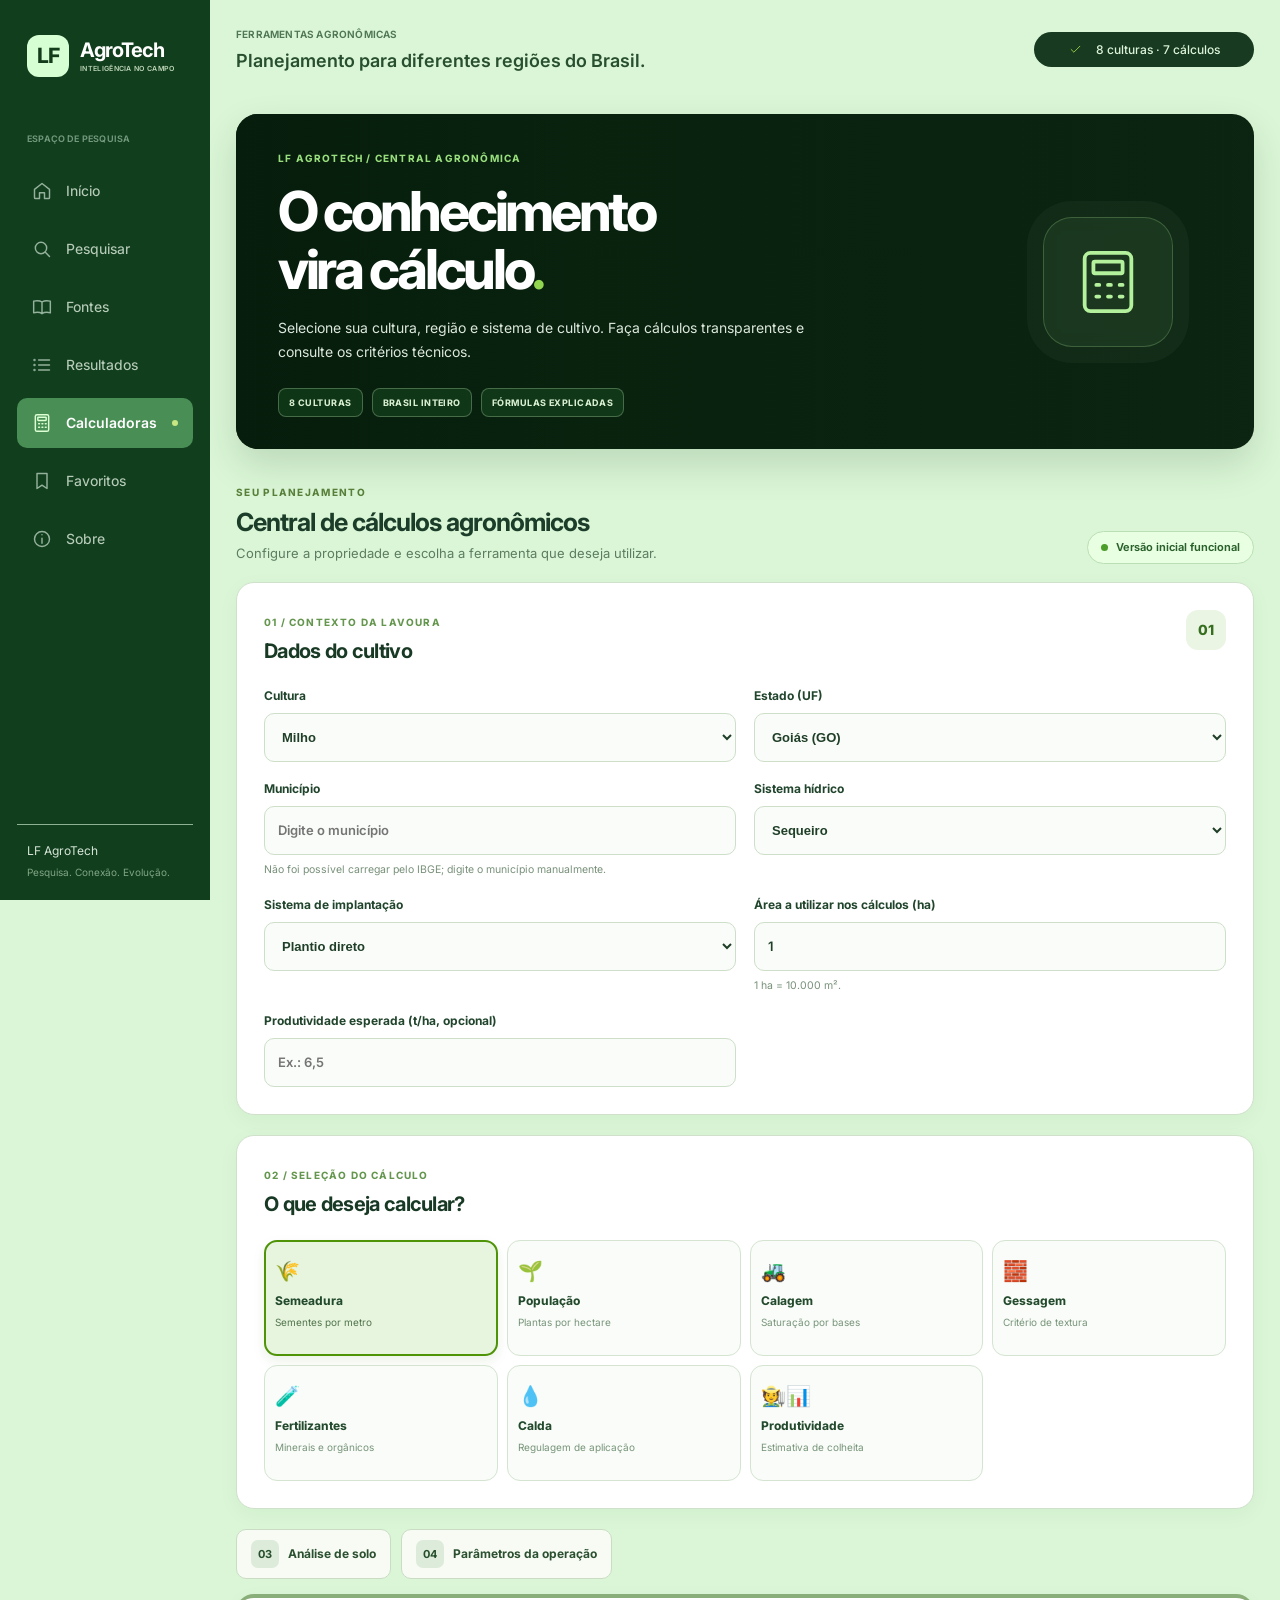
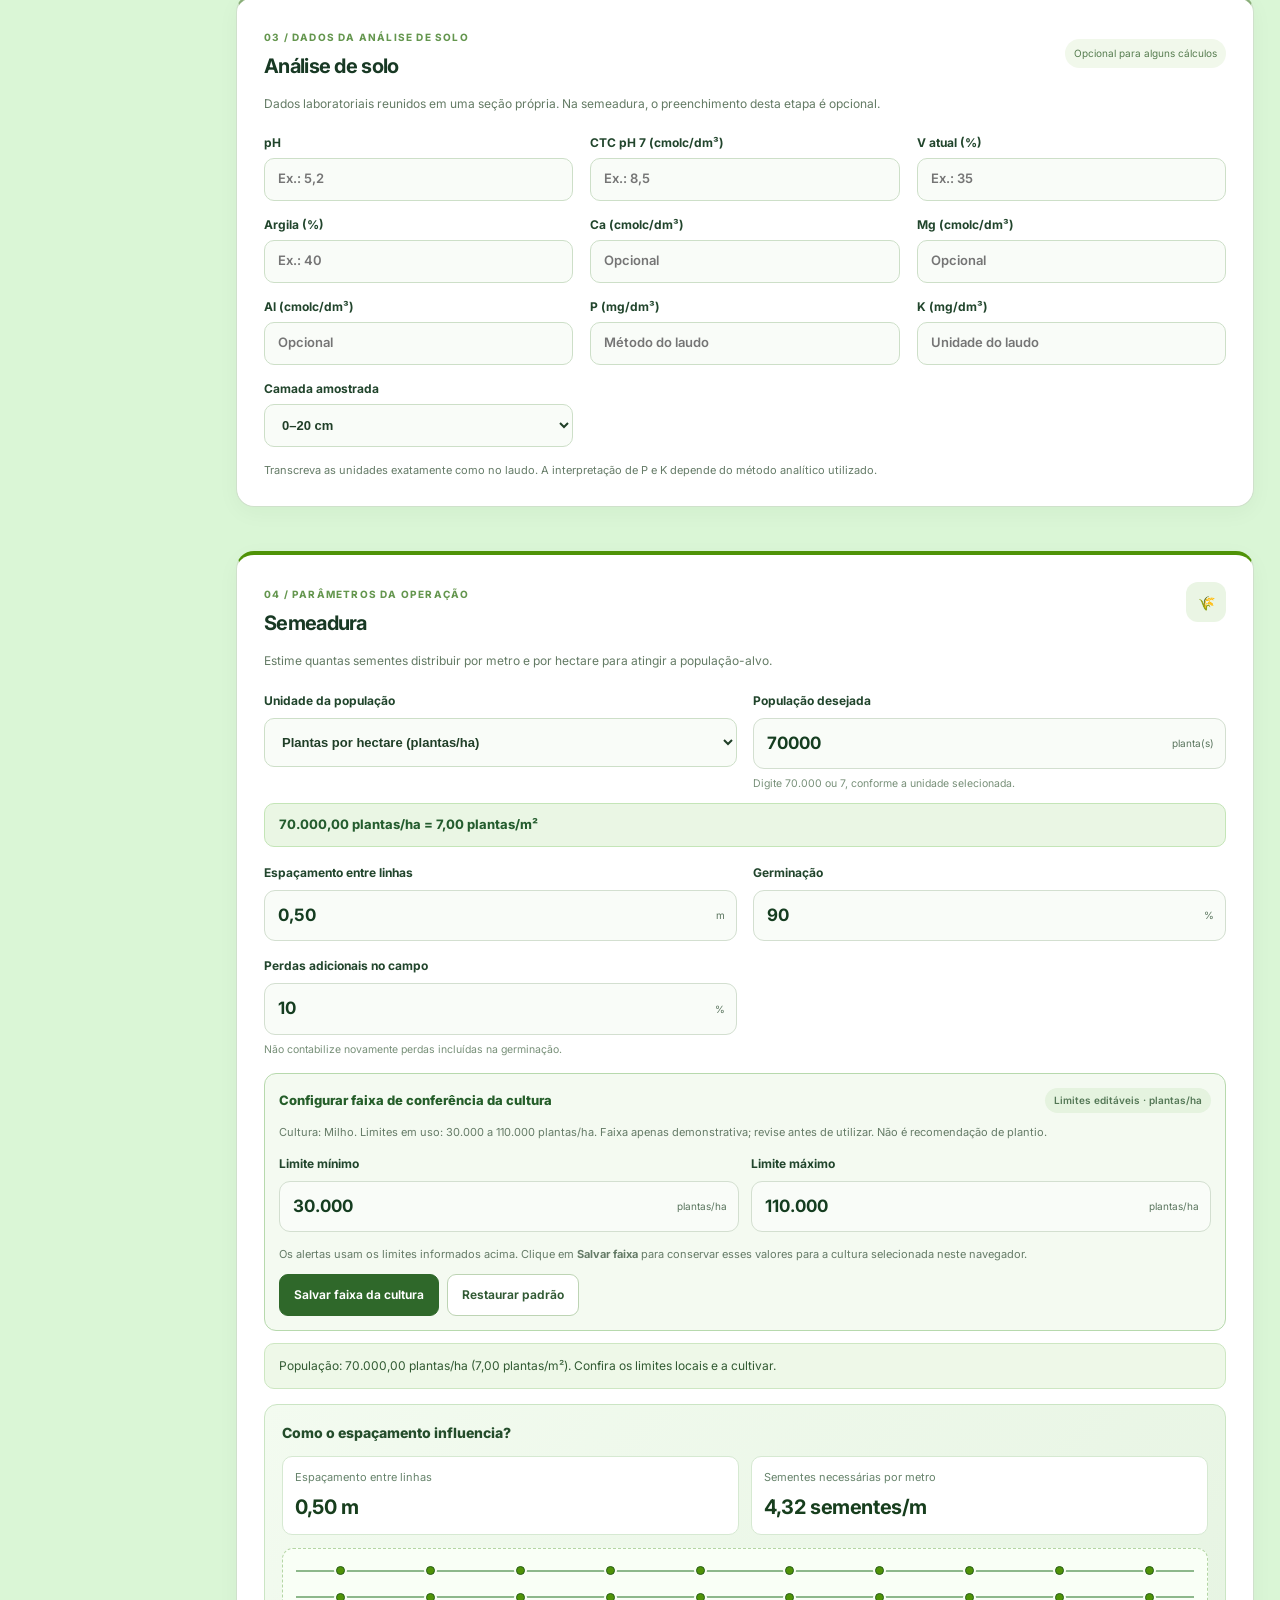
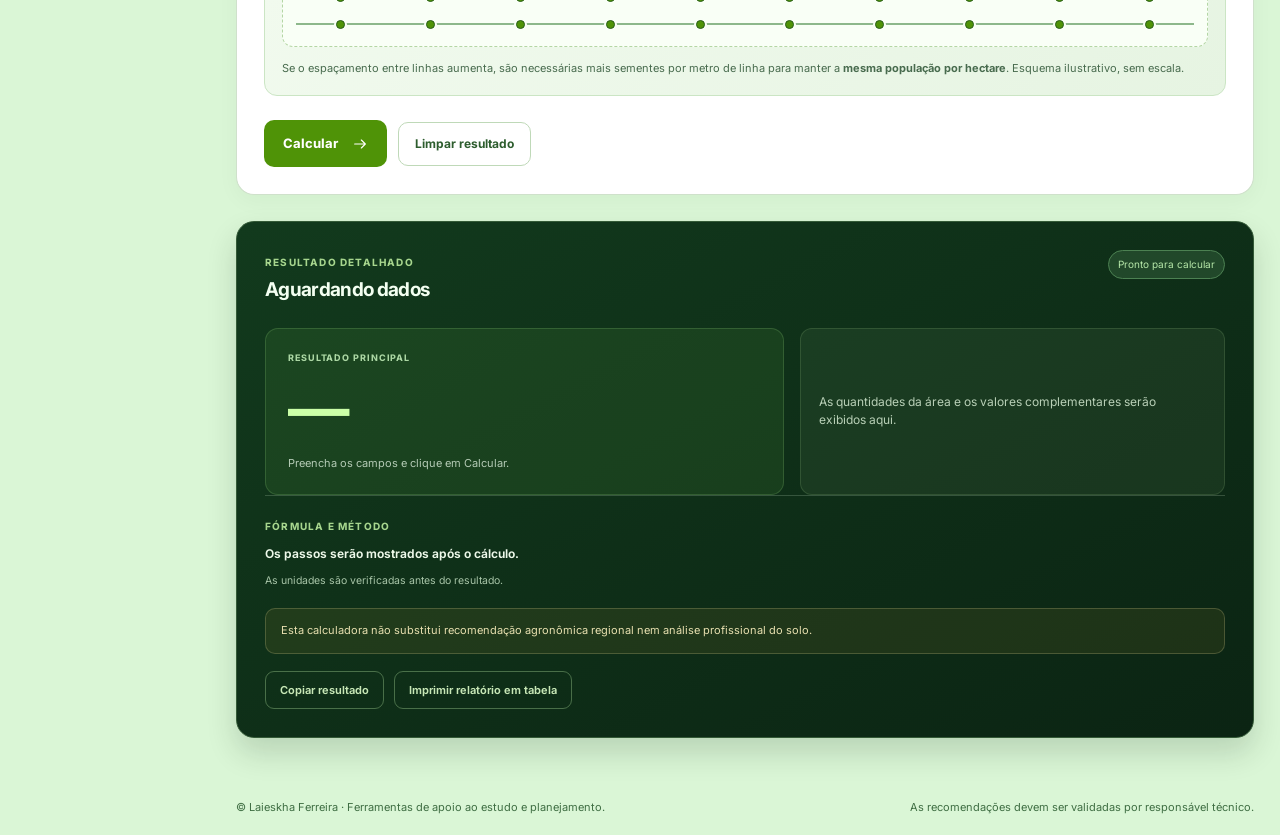
==== commit d040a47b: "Update calculadoras.html" ====
--- a/calculadoras.html
+++ b/calculadoras.html
@@ -87,7 +87,7 @@
 </div>
 <section class="calc-output-panel result-panel" id="resultado-calculo" aria-labelledby="outputTitle"><div class="calc-panel-top"><div><span class="mini-caption">RESULTADO DETALHADO</span><h3 id="outputTitle">Aguardando dados</h3></div><span class="result-state" id="resultState">Pronto para calcular</span></div><div class="result-grid"><div class="main-metric"><span class="metric-eyebrow" id="mainMetricLabel">RESULTADO PRINCIPAL</span><div class="main-metric-amount"><strong id="mainMetric">—</strong><span id="mainUnit"></span></div><p id="metricHint">Preencha os campos e clique em Calcular.</p></div><div class="result-breakdown" id="resultBreakdown"><span>As quantidades da área e os valores complementares serão exibidos aqui.</span></div></div><div class="formula-card"><span class="mini-caption">FÓRMULA E MÉTODO</span><p id="formulaText">Os passos serão mostrados após o cálculo.</p><small id="formulaDetail">As unidades são verificadas antes do resultado.</small></div><div id="resultWarning" class="result-warning">Esta calculadora não substitui recomendação agronômica regional nem análise profissional do solo.</div><div class="result-bottom"><button class="copy-btn" type="button" id="copyResult">Copiar resultado</button><button class="copy-btn" type="button" id="printResult">Imprimir relatório em tabela</button><span id="copyStatus" role="status"></span></div></section>
 
-</main><footer class="site-footer"><span>© LF AgroTech · Ferramentas de apoio ao estudo e planejamento.</span><span>As recomendações devem ser validadas por responsável técnico.</span></footer></div>
+</main><footer class="site-footer"><span>© Laieskha Ferreira · Ferramentas de apoio ao estudo e planejamento.</span><span>As recomendações devem ser validadas por responsável técnico.</span></footer></div>
 
 <!-- Relatório independente: aparece apenas na impressão ou em Salvar como PDF do navegador. -->
 <section class="print-report" id="printReport" aria-label="Relatório de cálculo agronômico para impressão">
@@ -101,6 +101,6 @@
   <table class="print-table print-results-table"><thead><tr><th scope="col">Indicador</th><th scope="col">Resultado</th></tr></thead><tbody id="printResultRows"></tbody></table>
   <h2>4. Fórmula e observações</h2>
   <table class="print-table"><tbody><tr><th scope="row">Fórmula aplicada</th><td id="printFormula"></td></tr><tr><th scope="row">Método</th><td id="printMethod"></td></tr><tr><th scope="row">Conferência técnica</th><td id="printWarning"></td></tr></tbody></table>
-  <p class="print-report-footer">LF AgroTech · Cálculos matemáticos para planejamento. As faixas de conferência são alertas configuráveis, não recomendações universais de plantio.</p>
+  <p class="print-report-footer">Laieskha Ferreira · Cálculos matemáticos para planejamento. As faixas de conferência são alertas configuráveis, não recomendações universais de plantio.</p>
 </section>
 </body></html>
